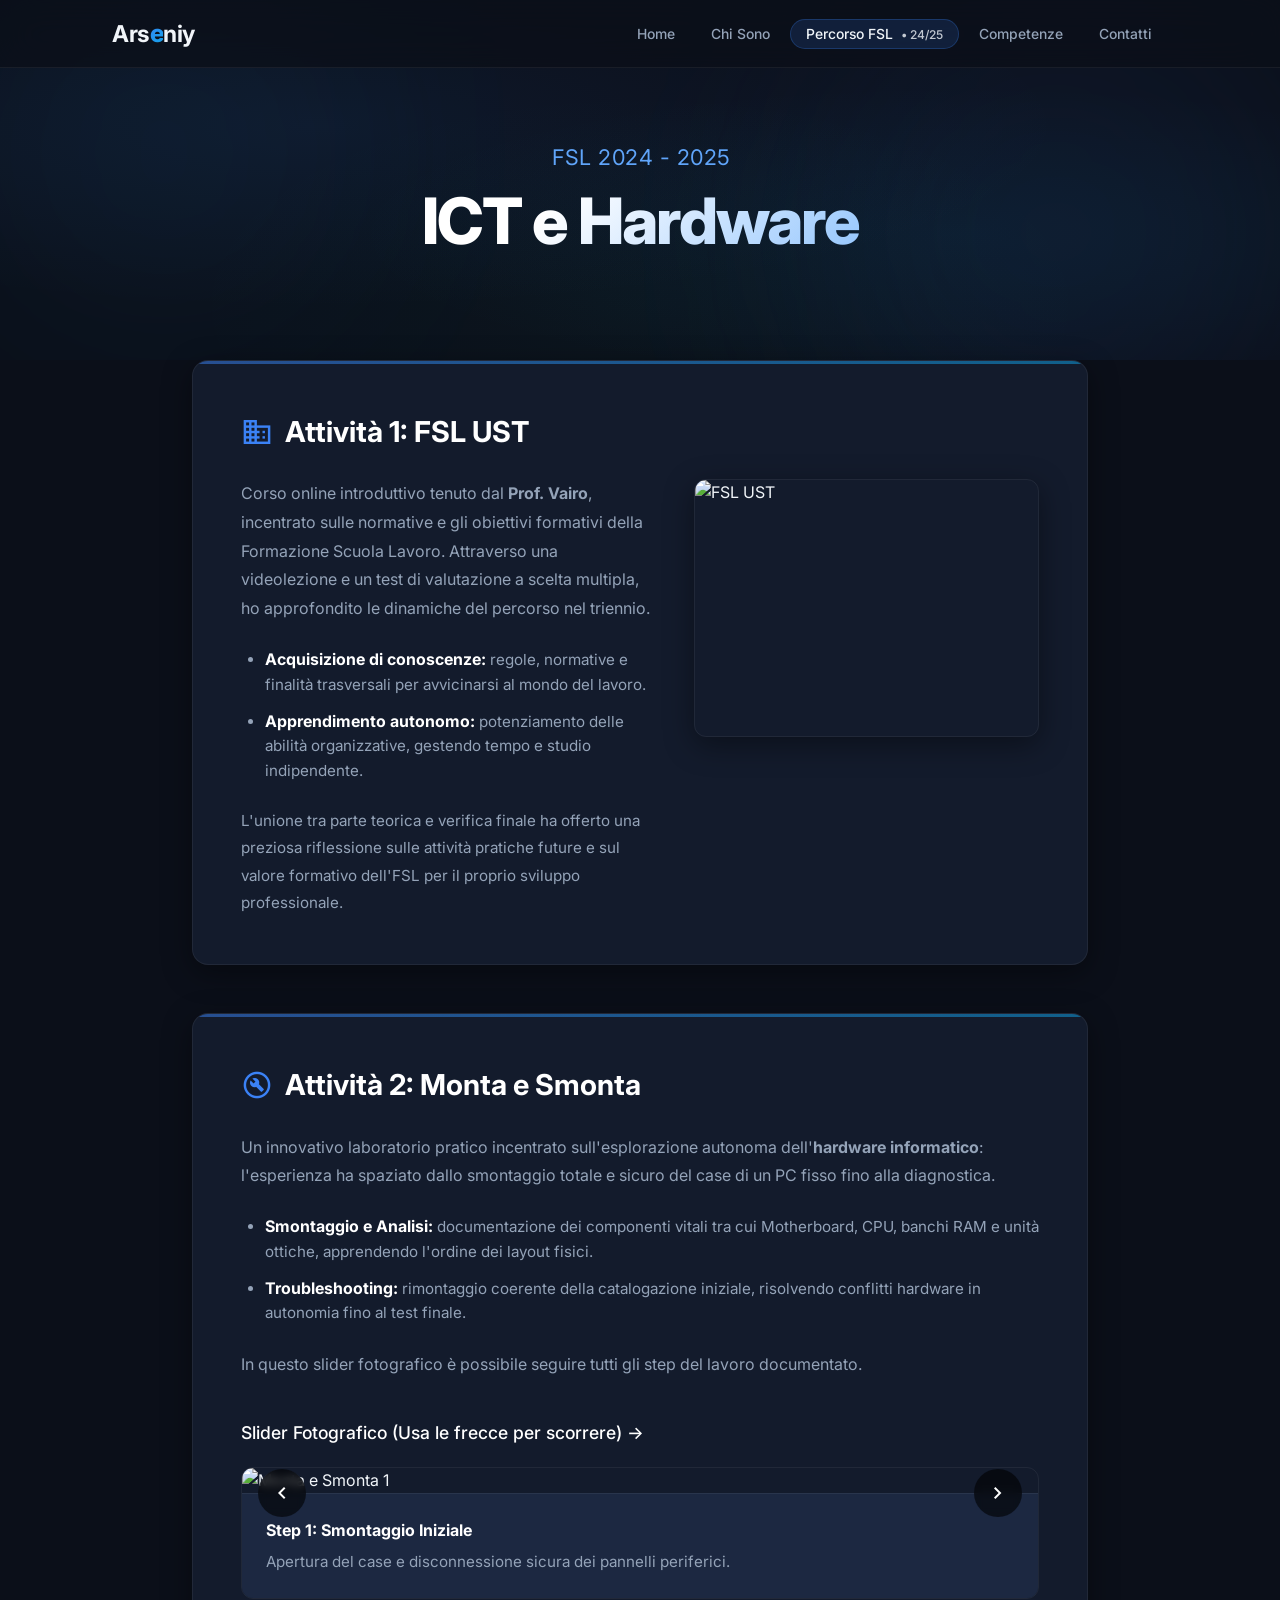
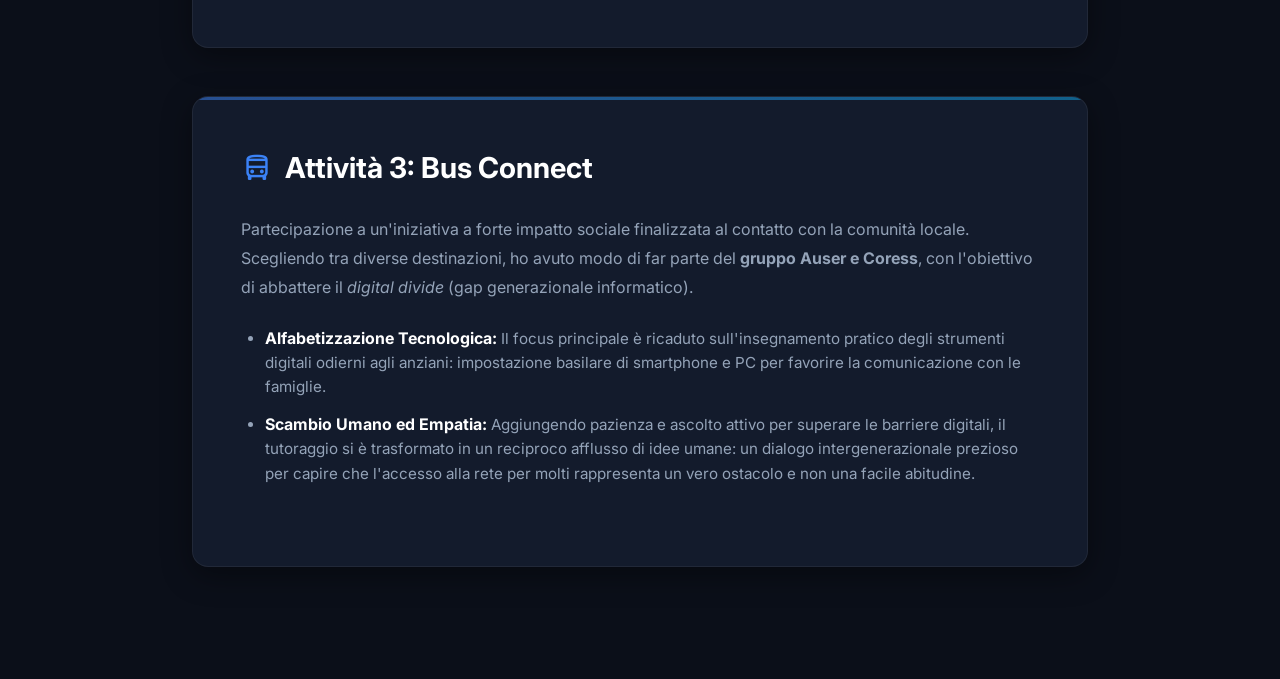
==== progetto-1.html @ a4fd539d "Add files via upload" ====
<!DOCTYPE html>
<html lang="it">
<head>
    <meta charset="UTF-8">
    <meta name="viewport" content="width=device-width, initial-scale=1.0">
    <title>Esperienza in Azienda | FSL</title>
    <link rel="stylesheet" href="style.css">
    <link rel="stylesheet" href="progetti.css">
    <link href="https://fonts.googleapis.com/css2?family=Inter:wght@300;400;500;600;700;800&display=swap" rel="stylesheet">
    <link rel="stylesheet" href="https://fonts.googleapis.com/css2?family=Material+Symbols+Outlined:opsz,wght,FILL,GRAD@24,400,0,0" />
</head>
<body>

    <nav class="navbar" id="navbar">
        <div class="nav-container">
            <a href="index.html" class="nav-logo">Ars<span class="logo-accent">e</span>niy</a>
            <ul class="nav-links" id="navLinks">
                <li><a href="index.html#home" class="nav-link">Home</a></li>
                <li><a href="index.html#chi-sono" class="nav-link">Chi Sono</a></li>
                <li class="nav-item-dropdown">
                    <a href="index.html#percorso" class="nav-link active">Percorso FSL <span class="nav-subtitle">&bull; 24/25</span></a>
                    <ul class="dropdown-menu">
                        <li><a href="progetto-1.html" class="dropdown-link active">2024 - 2025</a></li>
                        <li><a href="progetto-2.html" class="dropdown-link">2025 - 2026</a></li>
                        <li><a href="progetto-3.html" class="dropdown-link">2026 - 2027</a></li>
                    </ul>
                </li>
                <li><a href="index.html#competenze" class="nav-link">Competenze</a></li>
                <li><a href="index.html#contatti" class="nav-link">Contatti</a></li>
            </ul>
        </div>
    </nav>

    <section class="hero project-hero">
        <div class="hero-glow hero-glow-1"></div>
        <div class="hero-glow hero-glow-2"></div>
        <div class="hero-content project-hero-content">
            <p class="hero-subtitle mb-2 reveal-up">FSL 2024 - 2025</p>
            <h1 class="hero-title project-hero-title reveal-up">ICT e Hardware</h1>
        </div>
    </section>

    <section class="section pt-0">
        <div class="container project-container">
            
            <!-- ATTIVITÀ 1: FSL UST -->
            <div class="activity-card reveal-up">
                <h2 class="activity-title">
                    <span class="material-symbols-outlined icon-blue-light">business</span>
                    Attività 1: FSL UST
                </h2>
                <div class="responsive-grid split-grid">
                    <div>
                        <div class="activity-desc mb-0">
                            <p class="mb-4">
                                Corso online introduttivo tenuto dal <strong>Prof. Vairo</strong>, incentrato sulle normative e gli obiettivi formativi della Formazione Scuola Lavoro. Attraverso una videolezione e un test di valutazione a scelta multipla, ho approfondito le dinamiche del percorso nel triennio.
                            </p>
                            <ul class="bullet-list mb-4">
                                <li>
                                    <strong>Acquisizione di conoscenze:</strong> regole, normative e finalità trasversali per avvicinarsi al mondo del lavoro.
                                </li>
                                <li>
                                    <strong>Apprendimento autonomo:</strong> potenziamento delle abilità organizzative, gestendo tempo e studio indipendente.
                                </li>
                            </ul>
                            <!-- Testo secco senza box -->
                            <p class="mb-0 desc-text">
                                L'unione tra parte teorica e verifica finale ha offerto una preziosa riflessione sulle attività pratiche future e sul valore formativo dell'FSL per il proprio sviluppo professionale.
                            </p>
                        </div>
                    </div>
                    <div>
                        <img src="/img/6.avif" alt="FSL UST" class="project-img img-4-3">
                    </div>
                </div>
            </div>

            <!-- ATTIVITÀ 2: Monta e Smonta -->
            <div class="activity-card reveal-up" style="transition-delay: 100ms;">
                <h2 class="activity-title">
                    <span class="material-symbols-outlined icon-teal">build_circle</span>
                    Attività 2: Monta e Smonta
                </h2>
                <div class="activity-desc mb-6">
                    <p class="mb-4">
                        Un innovativo laboratorio pratico incentrato sull'esplorazione autonoma dell'<strong>hardware informatico</strong>: l'esperienza ha spaziato dallo smontaggio totale e sicuro del case di un PC fisso fino alla diagnostica.
                    </p>
                    <!-- Testo secco senza box -->
                    <ul class="bullet-list mb-4">
                        <li>
                            <strong>Smontaggio e Analisi:</strong> documentazione dei componenti vitali tra cui Motherboard, CPU, banchi RAM e unità ottiche, apprendendo l'ordine dei layout fisici.
                        </li>
                        <li>
                            <strong>Troubleshooting:</strong> rimontaggio coerente della catalogazione iniziale, risolvendo conflitti hardware in autonomia fino al test finale.
                        </li>
                    </ul>
                    <p class="mb-0">In questo slider fotografico è possibile seguire tutti gli step del lavoro documentato.</p>
                </div>
                
                <h3 class="slider-title">Slider Fotografico (Usa le frecce per scorrere) &rarr;</h3>
                
                <div class="slider">
                    <div class="slider-wrapper" id="sliderWrapper1">
                        <!-- Slide 1 -->
                        <div class="slider-slide">
                            <img src="/img/1.avif" alt="Monta e Smonta 1" class="slider-img">
                            <div class="slider-caption">
                                <strong>Step 1: Smontaggio Iniziale</strong>
                                <p>Apertura del case e disconnessione sicura dei pannelli periferici.</p>
                            </div>
                        </div>
                        <!-- Slide 2 -->
                        <div class="slider-slide">
                            <img src="/img/2.avif" alt="Monta e Smonta 2" class="slider-img">
                            <div class="slider-caption">
                                <strong>Step 2: Componentistica Interna</strong>
                                <p>Estrazione dell'alimentatore e ispezione dei cavi di alimentazione principali.</p>
                            </div>
                        </div>
                        <!-- Slide 3 -->
                        <div class="slider-slide">
                            <img src="/img/3.avif" alt="Monta e Smonta 3" class="slider-img">
                            <div class="slider-caption">
                                <strong>Step 3: Analisi Cavi</strong>
                                <p>Attenta ispezione dei componenti interni del PC.</p>
                            </div>
                        </div>
                        <!-- Slide 4 -->
                        <div class="slider-slide">
                            <img src="/img/4.avif" alt="Monta e Smonta 4" class="slider-img">
                            <div class="slider-caption">
                                <strong>Step 4: Analisi RAM</strong>
                                <p>Proseguimento dell'analisi dei componenti interni del PC e inizio fase di riassemblaggio</p>
                            </div>
                        </div>
                        <!-- Slide 5 -->
                        <div class="slider-slide">
                            <img src="/img/5.avif" alt="Monta e Smonta 5" class="slider-img">
                            <div class="slider-caption">
                                <strong>Step 5: Test Finale</strong>
                                <p>Chiusura finale del case e verifica del corretto instradamento di ogni singolo componente.</p>
                            </div>
                        </div>
                    </div>
                    <button class="slider-btn prev" aria-label="Foto precedente" onclick="moveSlide(-1)"><span class="material-symbols-outlined">chevron_left</span></button>
                    <button class="slider-btn next" aria-label="Foto successiva" onclick="moveSlide(1)"><span class="material-symbols-outlined">chevron_right</span></button>
                </div>

            </div>

            <!-- ATTIVITÀ 3: Bus Connect -->
            <div class="activity-card reveal-up" style="transition-delay: 200ms;">
                <h2 class="activity-title">
                    <span class="material-symbols-outlined icon-blue-dark">directions_bus</span>
                    Attività 3: Bus Connect
                </h2>
                <div class="activity-desc">
                    <p class="mb-4">
                        Partecipazione a un'iniziativa a forte impatto sociale finalizzata al contatto con la comunità locale. Scegliendo tra diverse destinazioni, ho avuto modo di far parte del <strong>gruppo Auser e Coress</strong>, con l'obiettivo di abbattere il <em>digital divide</em> (gap generazionale informatico).
                    </p>
                    <!-- Testo secco senza box -->
                    <ul class="bullet-list mb-0">
                        <li>
                            <strong>Alfabetizzazione Tecnologica:</strong> Il focus principale è ricaduto sull'insegnamento pratico degli strumenti digitali odierni agli anziani: impostazione basilare di smartphone e PC per favorire la comunicazione con le famiglie.
                        </li>
                        <li>
                            <strong>Scambio Umano ed Empatia:</strong> Aggiungendo pazienza e ascolto attivo per superare le barriere digitali, il tutoraggio si è trasformato in un reciproco afflusso di idee umane: un dialogo intergenerazionale prezioso per capire che l'accesso alla rete per molti rappresenta un vero ostacolo e non una facile abitudine.
                        </li>
                    </ul>
                </div>
                <!-- Immagine rimossa come richiesto (solo testo) -->
            </div>

        </div>
    </section>

    <script>
        window.addEventListener('scroll', () => {
            document.getElementById('navbar').classList.toggle('scrolled', window.scrollY > 20);
        });
        setTimeout(() => {
            document.querySelectorAll('.reveal-up').forEach(el => el.classList.add('revealed'));
        }, 100);

        // Funzione per lo slider Monta e Smonta
        let currentSlide = 0;
        function moveSlide(dir) {
            const wrapper = document.getElementById('sliderWrapper1');
            const slides = wrapper.querySelectorAll('.slider-slide');
            const total = slides.length;
            
            currentSlide = (currentSlide + dir + total) % total;
            wrapper.style.transform = `translateX(-${currentSlide * 100}%)`;
        }
    </script>
</body>
</html>
---- style.css ----
/* ========================================
   DESIGN TOKENS
   ======================================== */
:root {
    /* Background — Professional Midnight Slae */
    --bg:             #0b0f19;
    --bg-alt:         #070a12;
    --surface:        #131b2c;
    --surface-2:      #1c2841;
    --border:         rgba(255, 255, 255, 0.06);
    --border-hover:   rgba(255, 255, 255, 0.14);

    /* Text */
    --text:           #f1f5f9;
    --text-muted:     #94a3b8;
    --text-dim:       #475569;

    /* Accent — Modern Azure / Royal Blue */
    --accent:         #3b82f6;
    --accent-light:   #60a5fa;
    --accent-dark:    #2563eb;
    --accent-glow:    rgba(59, 130, 246, 0.15);
    --accent-glow2:   rgba(59, 130, 246, 0.25);
    
    /* Professional sleek gradient (Azure -> Sky) */
    --grad-accent:    linear-gradient(135deg, #3b82f6, #0ea5e9);

    /* Secondary accent — Soft Mint/Cyan for contrast */
    --accent2:        #14b8a6;
    --accent2-light:  #2dd4bf;
    --accent2-glow:   rgba(20, 184, 166, 0.12);

    /* Hero background with subtle professional gradients */
    --grad-hero:      radial-gradient(ellipse at 25% 35%, rgba(59, 130, 246, 0.08) 0%, transparent 55%),
                      radial-gradient(ellipse at 75% 65%, rgba(14, 165, 233, 0.06) 0%, transparent 45%),
                      radial-gradient(ellipse at 50% 85%, rgba(20, 184, 166, 0.04) 0%, transparent 50%);

    /* Typography */
    --font:           'Inter', -apple-system, BlinkMacSystemFont, sans-serif;

    /* Spacing */
    --section-pad:    7rem;

    /* Radius */
    --radius:         12px;
    --radius-lg:      16px;
    --radius-full:    999px;

    /* Transitions */
    --ease:           cubic-bezier(0.22, 1, 0.36, 1);
    --t-fast:         200ms;
    --t-mid:          350ms;
    --t-slow:         600ms;

    /* Shadows */
    --shadow:         0 8px 30px rgba(0,0,0,0.4);
    --shadow-accent:  0 6px 24px rgba(59, 130, 246, 0.2);

    --nav-h:          68px;
}

/* ========================================
   RESET
   ======================================== */
*, *::before, *::after { margin: 0; padding: 0; box-sizing: border-box; }

html {
    scroll-behavior: smooth;
    scroll-padding-top: var(--nav-h);
}

body {
    font-family: var(--font);
    background: var(--bg);
    color: var(--text);
    line-height: 1.6;
    overflow-x: hidden;
    -webkit-font-smoothing: antialiased;
}

::selection { background: var(--accent); color: #fff; }
a { color: inherit; text-decoration: none; }
ul { list-style: none; }

.container {
    max-width: 1120px;
    margin: 0 auto;
    padding: 0 2rem;
}

/* ========================================
   NAVBAR
   ======================================== */
.navbar {
    position: fixed;
    inset: 0 0 auto 0;
    height: var(--nav-h);
    z-index: 1000;
    background: rgba(11, 15, 25, 0.75);
    backdrop-filter: blur(18px);
    -webkit-backdrop-filter: blur(18px);
    border-bottom: 1px solid var(--border);
    transition: background var(--t-mid) var(--ease),
                box-shadow var(--t-mid) var(--ease),
                border-color var(--t-mid) var(--ease);
}

.navbar.scrolled {
    background: rgba(11, 15, 25, 0.96);
    box-shadow: 0 4px 30px rgba(0,0,0,0.4), 0 1px 0 rgba(59, 130, 246, 0.1);
    border-bottom-color: rgba(59, 130, 246, 0.15);
}

.nav-container {
    max-width: 1120px;
    margin: 0 auto;
    padding: 0 2rem;
    height: 100%;
    display: flex;
    align-items: center;
    justify-content: space-between;
}

.nav-logo {
    font-size: 1.45rem;
    font-weight: 700;
    letter-spacing: -0.5px;
    transition: opacity var(--t-fast);
}
.nav-logo:hover { opacity: 0.8; }

.logo-accent {
    background: var(--grad-accent);
    -webkit-background-clip: text;
    -webkit-text-fill-color: transparent;
    background-clip: text;
    font-weight: 800;
    font-size: 1.55rem;
}

.nav-links { display: flex; gap: 4px; list-style: none; }

/* Dropdown Container */
.nav-item-dropdown {
    position: relative;
}


.nav-link {
    padding: 7px 16px;
    font-size: 0.87rem;
    font-weight: 500;
    color: var(--text-muted);
    border-radius: var(--radius-full);
    transition: color var(--t-fast), background var(--t-fast);
}

.nav-link:hover {
    color: var(--text);
    background: rgba(255,255,255,0.05);
}

.nav-link.active {
    color: var(--text);
    background: var(--accent-glow);
    box-shadow: inset 0 0 0 1px rgba(59, 130, 246, 0.25);
}

/* Dropdown Menu */
.dropdown-menu {
    position: absolute;
    top: 120%; /* Vertical offset from projects.css */
    left: 50%;
    transform: translateX(-50%) translateY(10px);
    width: 140px;
    background: rgba(11, 15, 25, 0.95);
    backdrop-filter: blur(20px);
    border: 1px solid var(--border);
    border-radius: var(--radius);
    padding: 0.5rem;
    opacity: 0;
    visibility: hidden;
    transition: all 0.4s var(--ease);
    transition-delay: 0.1s;
    box-shadow: 0 10px 40px rgba(0,0,0,0.5);
    display: flex;
    flex-direction: column;
    gap: 2px;
    z-index: 1001;
    text-align: center;
}

/* Hide dropdown on Home page */
.nav-item-dropdown.no-dropdown:hover .dropdown-menu {
    display: none !important;
}

.nav-item-dropdown:not(.no-dropdown):hover .dropdown-menu {
    opacity: 1;
    visibility: visible;
    transform: translateX(-50%) translateY(0);
}

.dropdown-link {
    padding: 6px 10px; /* More compact padding */
    font-size: 0.82rem;
    font-weight: 500;
    color: var(--text-muted);
    border-radius: var(--radius);
    transition: all var(--t-fast);
    margin: 0 4px; /* Internal margins to shrink the hover box */
}

.dropdown-link:hover {
    color: var(--text);
    background: rgba(255,255,255,0.06);
}


.dropdown-link.active {
    color: var(--accent-light);
    background: var(--accent-glow);
}



/* Mobile toggle */

.nav-toggle {
    display: none;
    flex-direction: column;
    gap: 5px;
    background: none;
    border: none;
    cursor: pointer;
    padding: 6px;
    z-index: 1001;
}

.nav-toggle span {
    display: block;
    width: 22px;
    height: 2px;
    background: var(--text);
    border-radius: 2px;
    transition: transform var(--t-mid) var(--ease), opacity var(--t-fast);
}

.nav-toggle.active span:nth-child(1) { transform: translateY(7px) rotate(45deg); }
.nav-toggle.active span:nth-child(2) { opacity: 0; }
.nav-toggle.active span:nth-child(3) { transform: translateY(-7px) rotate(-45deg); }

/* ========================================
   HERO
   ======================================== */
.hero {
    min-height: 100vh;
    display: flex;
    align-items: center;
    justify-content: flex-start;
    position: relative;
    overflow: hidden;
    background: var(--grad-hero), var(--bg);
    padding: 0 2rem;
}

/* Ambient glows */
.hero-glow {
    position: absolute;
    border-radius: 50%;
    filter: blur(120px);
    pointer-events: none;
    opacity: 0.6;
}

.hero-glow-1 {
    width: 500px;
    height: 500px;
    background: rgba(59, 130, 246, 0.12);
    top: -5%;
    right: -2%;
    animation: drift 22s ease-in-out infinite;
}

.hero-glow-2 {
    width: 380px;
    height: 380px;
    background: rgba(14, 165, 233, 0.1);
    bottom: 5%;
    left: -2%;
    animation: drift 22s ease-in-out infinite reverse;
}

.hero-glow-3 {
    width: 250px;
    height: 250px;
    background: rgba(20, 184, 166, 0.08);
    top: 55%;
    left: 45%;
    animation: drift 26s ease-in-out infinite;
    animation-delay: -5s;
}

@keyframes drift {
    0%, 100% { transform: translate(0, 0); }
    50%      { transform: translate(30px, -20px); }
}

.hero-content {
    text-align: left;
    padding: 6rem 0;
    max-width: 640px;
    margin-left: max(2rem, calc((100vw - 1120px) / 2));
    position: relative;
    z-index: 1;
}

.hero-title {
    font-size: clamp(2.8rem, 7vw, 5.5rem);
    font-weight: 800;
    padding: 4px;
    letter-spacing: -2px;
    line-height: 1.05;
    margin-bottom: 1rem;
    background: linear-gradient(135deg, #ffffff 30%, #93c5fd 100%);
    -webkit-background-clip: text;
    -webkit-text-fill-color: transparent;
    background-clip: text;
}

.hero-subtitle {
    font-size: 1.35rem;
    color: var(--accent-light);
    font-weight: 400;
    margin-bottom: 1.5rem;
    padding-left: 3px;
    letter-spacing: 0.5px;
}

.hero-description {
    font-size: 1rem;
    color: var(--text-muted);
    line-height: 1.8;
    margin-bottom: 2.75rem;
    padding-left: 3px;
}

.hero-description strong {
    color: #fff;
    font-weight: 600;
}

.hero-cta {
    display: flex;
    gap: 1.25rem;
    flex-wrap: wrap;
}

/* ========================================
   BUTTONS
   ======================================== */
.btn {
    display: inline-flex;
    align-items: center;
    gap: 0.5rem;
    padding: 13px 32px;
    font-family: var(--font);
    font-size: 0.88rem;
    font-weight: 600;
    border-radius: var(--radius-full);
    border: none;
    cursor: pointer;
    transition: all var(--t-mid) var(--ease);
}

.btn-primary {
    background: var(--grad-accent);
    color: #fff;
    box-shadow: var(--shadow-accent);
}

.btn-primary:hover {
    transform: translateY(-2px);
    box-shadow: 0 8px 24px rgba(59, 130, 246, 0.35);
}

.btn-outline {
    background: transparent;
    color: var(--text);
    border: 1px solid var(--border-hover);
}

.btn-outline:hover {
    border-color: var(--accent-light);
    color: #fff;
    background: var(--accent-glow);
    transform: translateY(-2px);
    box-shadow: 0 4px 16px rgba(59, 130, 246, 0.15);
}

.btn-full { width: 100%; justify-content: center; }

/* ========================================
   SECTIONS
   ======================================== */
.section {
    padding: var(--section-pad) 0;
}

.section-alt {
    background: var(--bg-alt);
}

.section-title {
    font-size: 2rem;
    font-weight: 700;
    text-align: center;
    letter-spacing: -0.5px;
}

.section-line {
    width: 60px;
    height: 3px;
    background: var(--grad-accent);
    margin: 0.9rem auto 1.25rem;
    border-radius: var(--radius-full);
    box-shadow: 0 2px 10px rgba(59, 130, 246, 0.3);
}

.section-subtitle {
    text-align: center;
    color: var(--text-muted);
    font-size: 1.1rem;
    max-width: 520px;
    margin: 0 auto 3.5rem;
}

/* ========================================
   ABOUT
   ======================================== */
.about-grid {
    display: grid;
    grid-template-columns: 1fr 1.4fr;
    gap: 4.5rem;
    align-items: center;
}

.about-img-wrapper {
    position: relative;
    width: 270px;
    height: 340px;
    margin: 0 auto;
}

.about-img-placeholder {
    width: 100%;
    height: 100%;
    background: var(--surface);
    border-radius: var(--radius-lg);
    display: flex;
    align-items: center;
    justify-content: center;
    border: 1px solid var(--border);
    position: relative;
    z-index: 1;
    overflow: hidden;
}

.about-img-placeholder::after {
    content: '';
    position: absolute;
    inset: 0;
    background: linear-gradient(135deg, rgba(59, 130, 246, 0.05), rgba(20, 184, 166, 0.05));
    border-radius: inherit;
}

.about-img-placeholder .material-symbols-outlined {
    font-size: 64px;
    background: var(--grad-accent);
    -webkit-background-clip: text;
    -webkit-text-fill-color: transparent;
    filter: drop-shadow(0 4px 10px rgba(59, 130, 246, 0.2));
}

.about-img-border {
    position: absolute;
    inset: -1px;
    border-radius: calc(var(--radius-lg) + 1px);
    background: linear-gradient(135deg, var(--accent), transparent 60%);
    opacity: 0.3;
    transform: translate(12px, 12px);
    transition: transform var(--t-slow) var(--ease), opacity var(--t-slow) var(--ease);
    z-index: 0;
    filter: blur(2px);
}

.about-img-wrapper:hover .about-img-border {
    transform: translate(6px, 6px);
    opacity: 0.5;
    filter: blur(4px);
}

.about-images-container {
    display: flex;
    gap: 1.5rem;
    flex-wrap: wrap;
    justify-content: center;
}

.profile-photo {
    width: 100%;
    height: 100%;
    object-fit: cover;
    display: block;
}

.about-text h3 {
    font-size: 1.4rem;
    font-weight: 600;
    margin-bottom: 1.25rem;
    color: #fff;
}

.about-text p {
    color: var(--text-muted);
    margin-bottom: 0.85rem;
    line-height: 1.8;
}

.about-text h4 {
    font-size: 1.1rem;
    font-weight: 600;
    color: #fff;
    margin-top: 1.5rem;
    margin-bottom: 0.5rem;
}

.about-text ul {
    list-style: none;
    color: var(--text-muted);
    margin-bottom: 1.25rem;
    padding-left: 0.25rem;
}

.about-text ul li {
    margin-bottom: 0.5rem;
    position: relative;
    padding-left: 1.25rem;
}

.about-text ul li::before {
    content: '•';
    color: var(--accent);
    position: absolute;
    left: 0;
    top: 0;
    font-weight: bold;
}

.about-stats {
    display: flex;
    gap: 3rem;
    margin-top: 2.25rem;
    padding-top: 1.75rem;
    border-top: 1px solid var(--border);
}

.stat-item { text-align: center; }

.stat-number {
    display: block;
    font-size: 2.6rem;
    font-weight: 800;
    background: var(--grad-accent);
    -webkit-background-clip: text;
    -webkit-text-fill-color: transparent;
    background-clip: text;
    line-height: 1.2;
}

.stat-label {
    font-size: 0.85rem;
    color: var(--accent-light);
    font-weight: 500;
    text-transform: uppercase;
    letter-spacing: 0.5px;
}

/* ========================================
   TIMELINE
   ======================================== */
.timeline {
    position: relative;
    max-width: 760px;
    margin: 0 auto;
    padding-left: 40px;
}

.timeline::before {
    content: '';
    position: absolute;
    left: 0;
    top: 0;
    bottom: 0;
    width: 2px;
    background: linear-gradient(to bottom, var(--accent-light), var(--accent2-light), transparent);
    opacity: 0.5;
}

.timeline-item {
    position: relative;
    margin-bottom: 3.5rem;
}

.timeline-item:last-child { margin-bottom: 0; }

.timeline-marker {
    position: absolute;
    left: -46px;
    top: 6px;
    width: 14px;
    height: 14px;
    border-radius: 50%;
    background: var(--accent-light);
    box-shadow: 0 0 0 4px var(--bg-alt), 0 0 16px var(--accent-glow2);
    transition: transform var(--t-mid) cubic-bezier(0.34,1.56,0.64,1);
}

.timeline-item:hover .timeline-marker { 
    transform: scale(1.3); 
    background: #fff;
    box-shadow: 0 0 0 4px var(--bg-alt), 0 0 20px var(--accent-light);
}

.timeline-content {
    display: block;
    cursor: pointer;
    background: var(--surface);
    border: 1px solid var(--border);
    border-radius: var(--radius-lg);
    padding: 1.75rem 2.25rem;
    transition: border-color var(--t-mid) var(--ease),
                box-shadow var(--t-mid) var(--ease),
                transform var(--t-mid) var(--ease);
}

.timeline-content:hover {
    border-color: var(--accent-light);
    box-shadow: 0 8px 28px rgba(59, 130, 246, 0.12);
    transform: translateX(6px);
}

.timeline-date {
    font-size: 0.72rem;
    font-weight: 600;
    color: var(--accent2-light);
    text-transform: uppercase;
    letter-spacing: 1.5px;
}

.timeline-content h3 {
    font-size: 1.2rem;
    font-weight: 600;
    margin: 8px 0 10px;
    color: #fff;
}

.timeline-content p {
    color: var(--text-muted);
    line-height: 1.75;
}

.timeline-tags {
    display: flex;
    gap: 8px;
    margin-top: 1.2rem;
    flex-wrap: wrap;
}

.tag {
    padding: 5px 14px;
    font-size: 0.75rem;
    font-weight: 500;
    background: var(--accent-glow);
    color: var(--accent-light);
    border-radius: var(--radius-full);
    border: 1px solid rgba(59, 130, 246, 0.25);
}

/* ========================================
   SKILLS
   ======================================== */
.skills-grid {
    display: grid;
    grid-template-columns: repeat(2, 1fr);
    gap: 1.5rem;
}

.skill-card {
    background: var(--surface);
    border: 1px solid var(--border);
    border-radius: var(--radius-lg);
    padding: 1.75rem 2rem;
    display: flex;
    align-items: flex-start;
    gap: 1.25rem;
    transition: border-color var(--t-mid) var(--ease),
                box-shadow var(--t-mid) var(--ease),
                transform var(--t-mid) var(--ease);
    position: relative;
    overflow: hidden;
}

.skill-card::before {
    content: '';
    position: absolute;
    top: 0;
    left: 0;
    width: 100%;
    height: 100%;
    background: linear-gradient(135deg, var(--accent-glow), transparent 70%);
    opacity: 0;
    transition: opacity var(--t-mid);
}

.skill-card:hover {
    border-color: var(--accent-light);
    box-shadow: 0 8px 28px rgba(14, 165, 233, 0.12);
    transform: translateY(-4px);
}

.skill-card:hover::before { opacity: 1; }

.skill-icon {
    width: 52px;
    height: 52px;
    border-radius: var(--radius);
    background: var(--accent2-glow);
    display: flex;
    align-items: center;
    justify-content: center;
    flex-shrink: 0;
    transition: background var(--t-mid), transform var(--t-mid) cubic-bezier(0.34,1.56,0.64,1);
    position: relative;
    z-index: 1;
}

.skill-card:hover .skill-icon {
    background: rgba(14, 165, 233, 0.2);
    transform: scale(1.08);
}

.skill-icon .material-symbols-outlined {
    font-size: 24px;
    color: var(--accent2-light);
}
img{
    width: 100%;
    object-fit: cover;
}

.skill-card h3 {
    font-size: 1.05rem;
    font-weight: 600;
    margin-bottom: 6px;
    position: relative;
    z-index: 1;
    color: #fff;
}

.skill-card p {
    color: var(--text-muted);
    font-size: 0.9rem;
    line-height: 1.6;
    position: relative;
    z-index: 1;
}

/* ========================================
   CONTACT
   ======================================== */
.contact-cards {
    display: flex;
    justify-content: center;
    gap: 1.5rem;
    flex-wrap: wrap;
}

.contact-item {
    display: flex;
    align-items: center;
    gap: 1.25rem;
    padding: 1.5rem 2rem;
    background: var(--surface);
    border: 1px solid var(--border);
    border-radius: var(--radius-lg);
    transition: border-color var(--t-mid), transform var(--t-mid), box-shadow var(--t-mid);
    min-width: 270px;
    flex: 1;
    max-width: 340px;
}

.contact-item:hover {
    border-color: var(--accent);
    transform: translateY(-4px);
    box-shadow: 0 8px 24px rgba(59, 130, 246, 0.15);
}

.contact-icon {
    width: 52px;
    height: 52px;
    border-radius: var(--radius);
    background: var(--accent-glow);
    display: flex;
    align-items: center;
    justify-content: center;
    flex-shrink: 0;
}

.contact-icon .material-symbols-outlined {
    font-size: 22px;
    color: var(--accent-light);
}

.contact-item h4 {
    font-size: 1rem;
    font-weight: 600;
    margin-bottom: 2px;
    color: #fff;
}

.contact-item p {
    color: var(--text-muted);
    font-size: 0.9rem;
}

.contact-link {
    color: var(--text-muted);
    text-decoration: none;
    word-break: break-all;
    transition: color var(--t-fast);
}

.contact-link:hover {
    color: var(--accent);
}

/* ========================================
   FOOTER
   ======================================== */
.footer {
    padding: 2rem 0;
    border-top: 1px solid var(--border);
}

.footer-content {
    text-align: center;
}

.footer-content p {
    color: var(--text-dim);
    font-size: 0.85rem;
}

/* ========================================
   REVEAL ANIMATIONS
   ======================================== */
.reveal-up,
.reveal-left,
.reveal-right {
    opacity: 0;
    transition: opacity var(--t-slow) var(--ease),
                transform var(--t-slow) var(--ease);
}

.reveal-up    { transform: translateY(36px); }
.reveal-left  { transform: translateX(-36px); }
.reveal-right { transform: translateX(36px); }

.reveal-up.revealed,
.reveal-left.revealed,
.reveal-right.revealed {
    opacity: 1;
    transform: translate(0, 0);
}

.reveal-up:nth-child(2) { transition-delay: 80ms; }
.reveal-up:nth-child(3) { transition-delay: 160ms; }
.reveal-up:nth-child(4) { transition-delay: 240ms; }
.reveal-up:nth-child(5) { transition-delay: 320ms; }
.reveal-up:nth-child(6) { transition-delay: 400ms; }

/* ========================================
   RESPONSIVE
   ======================================== */
@media (max-width: 992px) {
    .about-grid {
        grid-template-columns: 1fr;
        gap: 2.5rem;
        text-align: center;
    }
    .about-stats { justify-content: center; }
    .skills-grid { grid-template-columns: 1fr; }
}

@media (max-width: 768px) {
    :root {
        --section-pad: 5rem;
        --nav-h: 60px;
    }

    .nav-links {
        position: fixed;
        top: 0;
        right: -100%;
        width: 270px;
        height: 100vh;
        background: rgba(11, 15, 25, 0.98);
        backdrop-filter: blur(24px);
        -webkit-backdrop-filter: blur(24px);
        flex-direction: column;
        padding: calc(var(--nav-h) + 1.5rem) 1.5rem 1.5rem;
        gap: 4px;
        border-left: 1px solid var(--border);
        transition: right var(--t-mid) var(--ease);
    }

    .nav-links.open { right: 0; }
    
    /* Mobile Dropdown adjustment */
    .nav-item-dropdown .dropdown-menu {
        position: static;
        transform: none;
        width: 100%;
        opacity: 1;
        visibility: visible;
        background: transparent;
        border: none;
        padding-left: 1.5rem;
        box-shadow: none;
        display: flex; /* Keep it visible on mobile or handle with JS if preferred */
        transition: none;
    }

    .nav-item-dropdown:hover .dropdown-menu {
        transform: none;
    }
    
    .dropdown-link {
        font-size: 0.85rem;
        padding: 10px 0;
    }

    .nav-toggle { display: flex; }


    .hero { justify-content: center; }
    .hero-content {
        text-align: center;
        margin-left: 0;
    }
    .hero-cta { justify-content: center; }
    .hero-title { letter-spacing: -1px; }

    .timeline { padding-left: 28px; }
    .timeline-marker { left: -34px; }
    .timeline-content { padding: 1.25rem; }
    .about-img-wrapper { width: 210px; height: 260px; }
}

@media (max-width: 480px) {
    .about-stats { flex-direction: column; gap: 1.25rem; }
    .hero-cta { flex-direction: column; align-items: center; }
    .contact-cards { flex-direction: column; align-items: center; }
    .contact-item { max-width: 100%; }
}
---- progetti.css ----
/* ========================================
   PROJECT PAGES STYLES
   ======================================== */

.project-hero {
    min-height: 40vh;
    padding-top: 140px;
    align-items: flex-start;
}

.project-hero.short {
    min-height: 50vh;
}

.project-hero-content {
    margin: 0 auto;
    text-align: center;
    max-width: 800px;
    padding: 0;
}

.project-hero-title {
    font-size: clamp(2.5rem, 5vw, 4rem);
}

.nav-subtitle {
    font-size: 0.75rem;
    opacity: 0.8;
    margin-left: 4px;
}

.pt-0 {
    padding-top: 0 !important;
}

.project-container {
    max-width: 960px;
}

.split-grid {
    display: grid;
    grid-template-columns: 1.2fr 1fr;
    gap: 2.5rem;
    align-items: start;
}

.mb-2 { margin-bottom: 0.5rem !important; }
.mb-4 { margin-bottom: 1.5rem !important; }
.mb-6 { margin-bottom: 2.5rem !important; }
.mb-0 { margin-bottom: 0 !important; }

.activity-icon {
    font-size: 32px;
}

.icon-blue-light { color: #60a5fa; }
.icon-teal { color: #2dd4bf; }
.icon-blue-dark { color: #3b82f6; }

.activity-card {
    background: var(--surface);
    padding: 3rem;
    border-radius: var(--radius-lg);
    border: 1px solid var(--border);
    box-shadow: var(--shadow);
    margin-bottom: 3rem;
    position: relative;
    overflow: hidden;
}
.activity-card::before {
    content: '';
    position: absolute; 
    top: 0; left: 0; right: 0; height: 3px;
    background: var(--grad-accent);
    opacity: 0.5;
}
.activity-card:last-child { margin-bottom: 0; }

.activity-title {
    color: #fff;
    margin-bottom: 1.5rem;
    font-size: 1.8rem;
    display: flex;
    align-items: center;
    gap: 12px;
}
.activity-title .material-symbols-outlined { color: var(--accent); font-size: 32px; }

.activity-desc { color: var(--text-muted); margin-bottom: 2rem; line-height: 1.8; }

.feature-list {
    list-style: none;
    padding-left: 0;
}

.feature-item {
    margin-bottom: 0.75rem;
    display: flex;
    align-items: flex-start;
    gap: 8px;
}

.feature-icon {
    font-size: 20px;
    flex-shrink: 0;
    margin-top: 2px;
}

.feature-icon.icon-accent { color: var(--accent); }
.feature-icon.icon-teal { color: #2dd4bf; }
.feature-icon.icon-accent { color: var(--accent); }
.feature-icon.icon-teal { color: #2dd4bf; }
.feature-icon.icon-blue-dark { color: #3b82f6; }

.bullet-list {
    list-style-type: disc;
    padding-left: 1.5rem;
}

.bullet-list li {
    margin-bottom: 0.75rem;
    color: var(--text-muted);
    font-size: 0.95em;
    line-height: 1.6;
}

.bullet-list li:last-child {
    margin-bottom: 0;
}

.bullet-list li strong {
    color: #fff;
    font-size: 1.05em;
}

.desc-text {
    font-size: 0.95em;
    color: var(--text-muted);
}

.project-img {
    width: 100%;
    height: auto;
    border-radius: var(--radius);
    border: 1px solid var(--border);
    box-shadow: var(--shadow);
    object-fit: cover;
    display: block;
}

.img-4-3 {
    aspect-ratio: 4/3;
}

/* Slider Styles */
.slider { position: relative; max-width: 800px; margin: 0 auto; overflow: hidden; border-radius: var(--radius); border: 1px solid var(--border); }
.slider-title { color: #fff; margin-bottom: 1.25rem; font-size: 1.1rem; font-weight: 500; }
.slider-wrapper { display: flex; transition: transform 0.4s ease-in-out; }
.slider-slide { min-width: 100%; flex: 0 0 100%; }
.slider-img { width: 100%; height: auto; display: block; }
.slider-caption { padding: 1.5rem; background: var(--surface-2); border-top: 1px solid var(--border); }
.slider-caption strong { color: #fff; display: block; margin-bottom: 6px; }
.slider-caption p { margin: 0; font-size: 0.95em; color: var(--text-muted); }

.slider-btn { 
    position: absolute; top: calc(50% - 40px); transform: translateY(-50%); 
    background: rgba(0,0,0,0.6); color: white; border: none; width: 48px; height: 48px; 
    cursor: pointer; font-size: 1.2rem; border-radius: 50%; transition: background 0.2s, transform 0.2s;
    display: flex; align-items: center; justify-content: center; backdrop-filter: blur(4px);
}
.slider-btn:hover { background: var(--accent); transform: translateY(-50%) scale(1.05); }
.slider-btn.prev { left: 16px; }
.slider-btn.next { right: 16px; }

/* Styles for Progetti 2 e 3 */
.project-summary-box {
    max-width: 800px;
    margin: 0 auto;
    background: var(--surface);
    padding: 3rem;
    border-radius: var(--radius-lg);
    border: 1px solid var(--border);
    box-shadow: var(--shadow);
}
.project-summary-title {
    color: #fff;
    margin-bottom: 1rem;
    font-size: 1.5rem;
}
.project-summary-desc {
    color: var(--text-muted);
    margin-bottom: 2.5rem;
    line-height: 1.8;
}

.gallery-grid {
    display: grid;
    grid-template-columns: repeat(auto-fit, minmax(280px, 1fr));
    gap: 1.5rem;
}

.gallery-placeholder {
    aspect-ratio: 4/3;
    background: var(--surface-2);
    border-radius: var(--radius);
    display: flex;
    flex-direction: column;
    align-items: center;
    justify-content: center;
    color: var(--text-dim);
    border: 1px dashed var(--border-hover);
}

.gallery-placeholder .material-symbols-outlined {
    font-size: 32px;
    margin-bottom: 8px;
}

.cna-images-stack {
    display: flex;
    flex-direction: column;
    gap: 1rem;
    
}

.cna-images-stack img {
    height: 350px;
    object-fit: cover;
    border-radius: var(--radius);
    border: 1px solid var(--border);
    box-shadow: var(--shadow);
}


/* Specific elements from progetto-1 */

.feature-strong-title { color: #fff; font-size: 1.1rem; }
.feature-desc-text { margin: 0 0 0 32px; font-size: 0.95em; line-height: 1.6; }
.feature-title-box { display: flex; align-items: center; gap: 8px; margin-bottom: 4px; }

@media (max-width: 768px) {
    .responsive-grid { grid-template-columns: 1fr !important; gap: 1.5rem !important; }
    .activity-card { padding: 2rem 1.5rem; }
    .slider-btn { width: 36px; height: 36px; top: 40%; }
}

/* ========================================
   COMING SOON – progetto-3
   ======================================== */

.coming-soon-wrapper {
    position: relative;
    display: flex;
    flex-direction: column;
    align-items: center;
    justify-content: center;
    text-align: center;
    padding: 6rem 2rem 7rem;
    overflow: hidden;
    border-radius: 20px;
    border: 1px solid rgba(0, 200, 255, 0.12);
    background: rgba(0, 200, 255, 0.03);
}

.coming-soon-glow {
    position: absolute;
    width: 500px;
    height: 500px;
    border-radius: 50%;
    background: radial-gradient(circle, rgba(0, 200, 255, 0.18) 0%, transparent 70%);
    top: 50%;
    left: 50%;
    transform: translate(-50%, -50%);
    pointer-events: none;
    animation: cs-pulse 4s ease-in-out infinite;
}

@keyframes cs-pulse {
    0%, 100% { opacity: 0.6; transform: translate(-50%, -50%) scale(1); }
    50%       { opacity: 1;   transform: translate(-50%, -50%) scale(1.12); }
}

.coming-soon-label {
    font-size: 0.9rem;
    font-weight: 600;
    letter-spacing: 0.18em;
    text-transform: uppercase;
    color: var(--accent);
    margin-bottom: 1.2rem;
    position: relative;
}

.coming-soon-title {
    font-size: clamp(3.5rem, 10vw, 7rem);
    font-weight: 800;
    letter-spacing: -0.02em;
    line-height: 1;
    padding: 7px;
    background: linear-gradient(135deg, #ffffff 30%, var(--accent) 100%);
    -webkit-background-clip: text;
    -webkit-text-fill-color: transparent;
    background-clip: text;
    margin: 0 0 1.5rem;
    position: relative;
}

.coming-soon-sub {
    font-size: 1.05rem;
    color: var(--text-secondary);
    max-width: 480px;
    line-height: 1.7;
    position: relative;
}
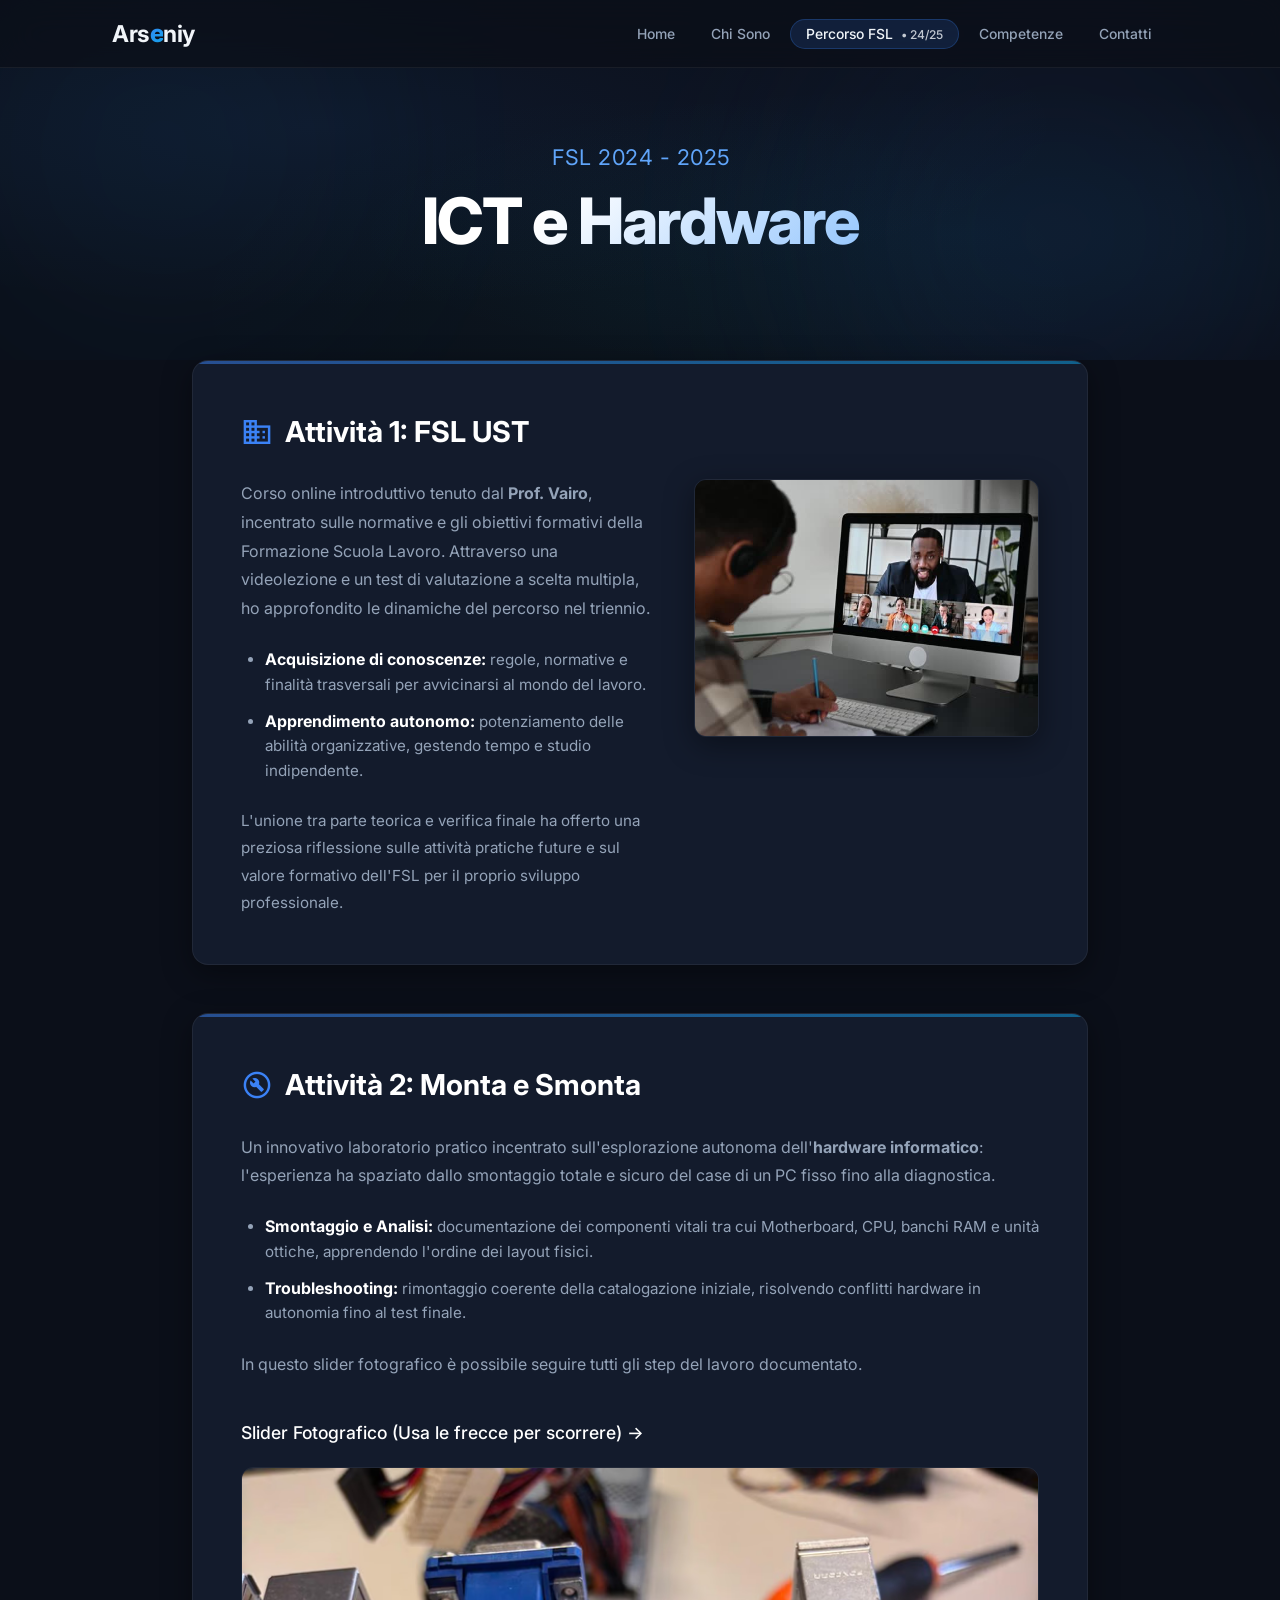
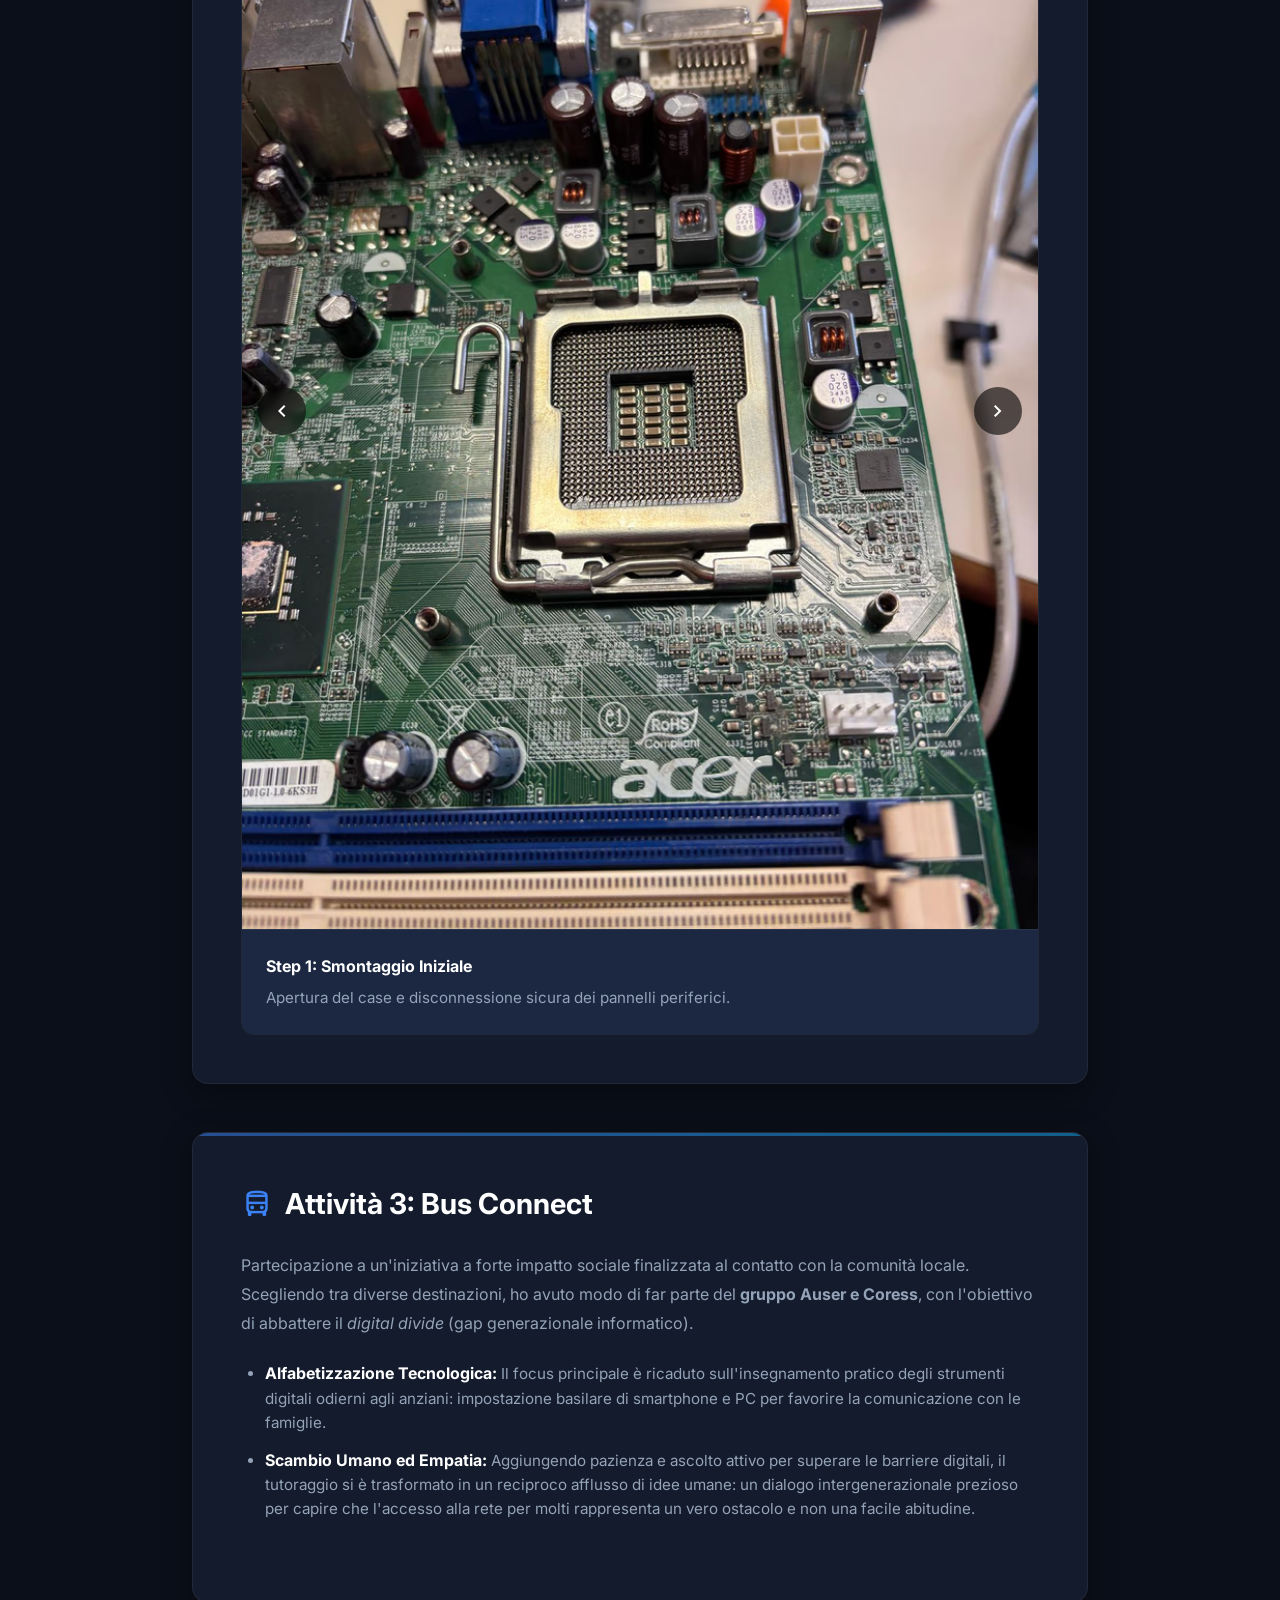
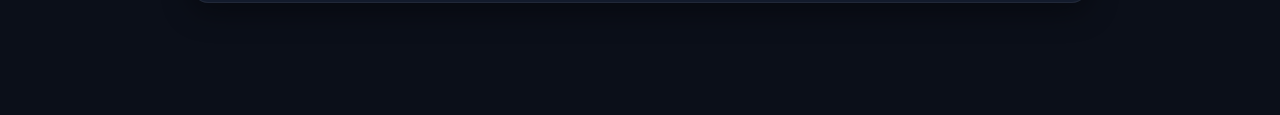
==== commit 560fb428: "Update progetto-1.html" ====
--- a/progetto-1.html
+++ b/progetto-1.html
@@ -70,7 +70,7 @@
                         </div>
                     </div>
                     <div>
-                        <img src="/img/6.avif" alt="FSL UST" class="project-img img-4-3">
+                        <img src="6.avif" alt="FSL UST" class="project-img img-4-3">
                     </div>
                 </div>
             </div>
@@ -103,7 +103,7 @@
                     <div class="slider-wrapper" id="sliderWrapper1">
                         <!-- Slide 1 -->
                         <div class="slider-slide">
-                            <img src="/img/1.avif" alt="Monta e Smonta 1" class="slider-img">
+                            <img src="1.avif" alt="Monta e Smonta 1" class="slider-img">
                             <div class="slider-caption">
                                 <strong>Step 1: Smontaggio Iniziale</strong>
                                 <p>Apertura del case e disconnessione sicura dei pannelli periferici.</p>
@@ -111,7 +111,7 @@
                         </div>
                         <!-- Slide 2 -->
                         <div class="slider-slide">
-                            <img src="/img/2.avif" alt="Monta e Smonta 2" class="slider-img">
+                            <img src="2.avif" alt="Monta e Smonta 2" class="slider-img">
                             <div class="slider-caption">
                                 <strong>Step 2: Componentistica Interna</strong>
                                 <p>Estrazione dell'alimentatore e ispezione dei cavi di alimentazione principali.</p>
@@ -119,7 +119,7 @@
                         </div>
                         <!-- Slide 3 -->
                         <div class="slider-slide">
-                            <img src="/img/3.avif" alt="Monta e Smonta 3" class="slider-img">
+                            <img src="3.avif" alt="Monta e Smonta 3" class="slider-img">
                             <div class="slider-caption">
                                 <strong>Step 3: Analisi Cavi</strong>
                                 <p>Attenta ispezione dei componenti interni del PC.</p>
@@ -127,7 +127,7 @@
                         </div>
                         <!-- Slide 4 -->
                         <div class="slider-slide">
-                            <img src="/img/4.avif" alt="Monta e Smonta 4" class="slider-img">
+                            <img src="4.avif" alt="Monta e Smonta 4" class="slider-img">
                             <div class="slider-caption">
                                 <strong>Step 4: Analisi RAM</strong>
                                 <p>Proseguimento dell'analisi dei componenti interni del PC e inizio fase di riassemblaggio</p>
@@ -135,7 +135,7 @@
                         </div>
                         <!-- Slide 5 -->
                         <div class="slider-slide">
-                            <img src="/img/5.avif" alt="Monta e Smonta 5" class="slider-img">
+                            <img src="5.avif" alt="Monta e Smonta 5" class="slider-img">
                             <div class="slider-caption">
                                 <strong>Step 5: Test Finale</strong>
                                 <p>Chiusura finale del case e verifica del corretto instradamento di ogni singolo componente.</p>
